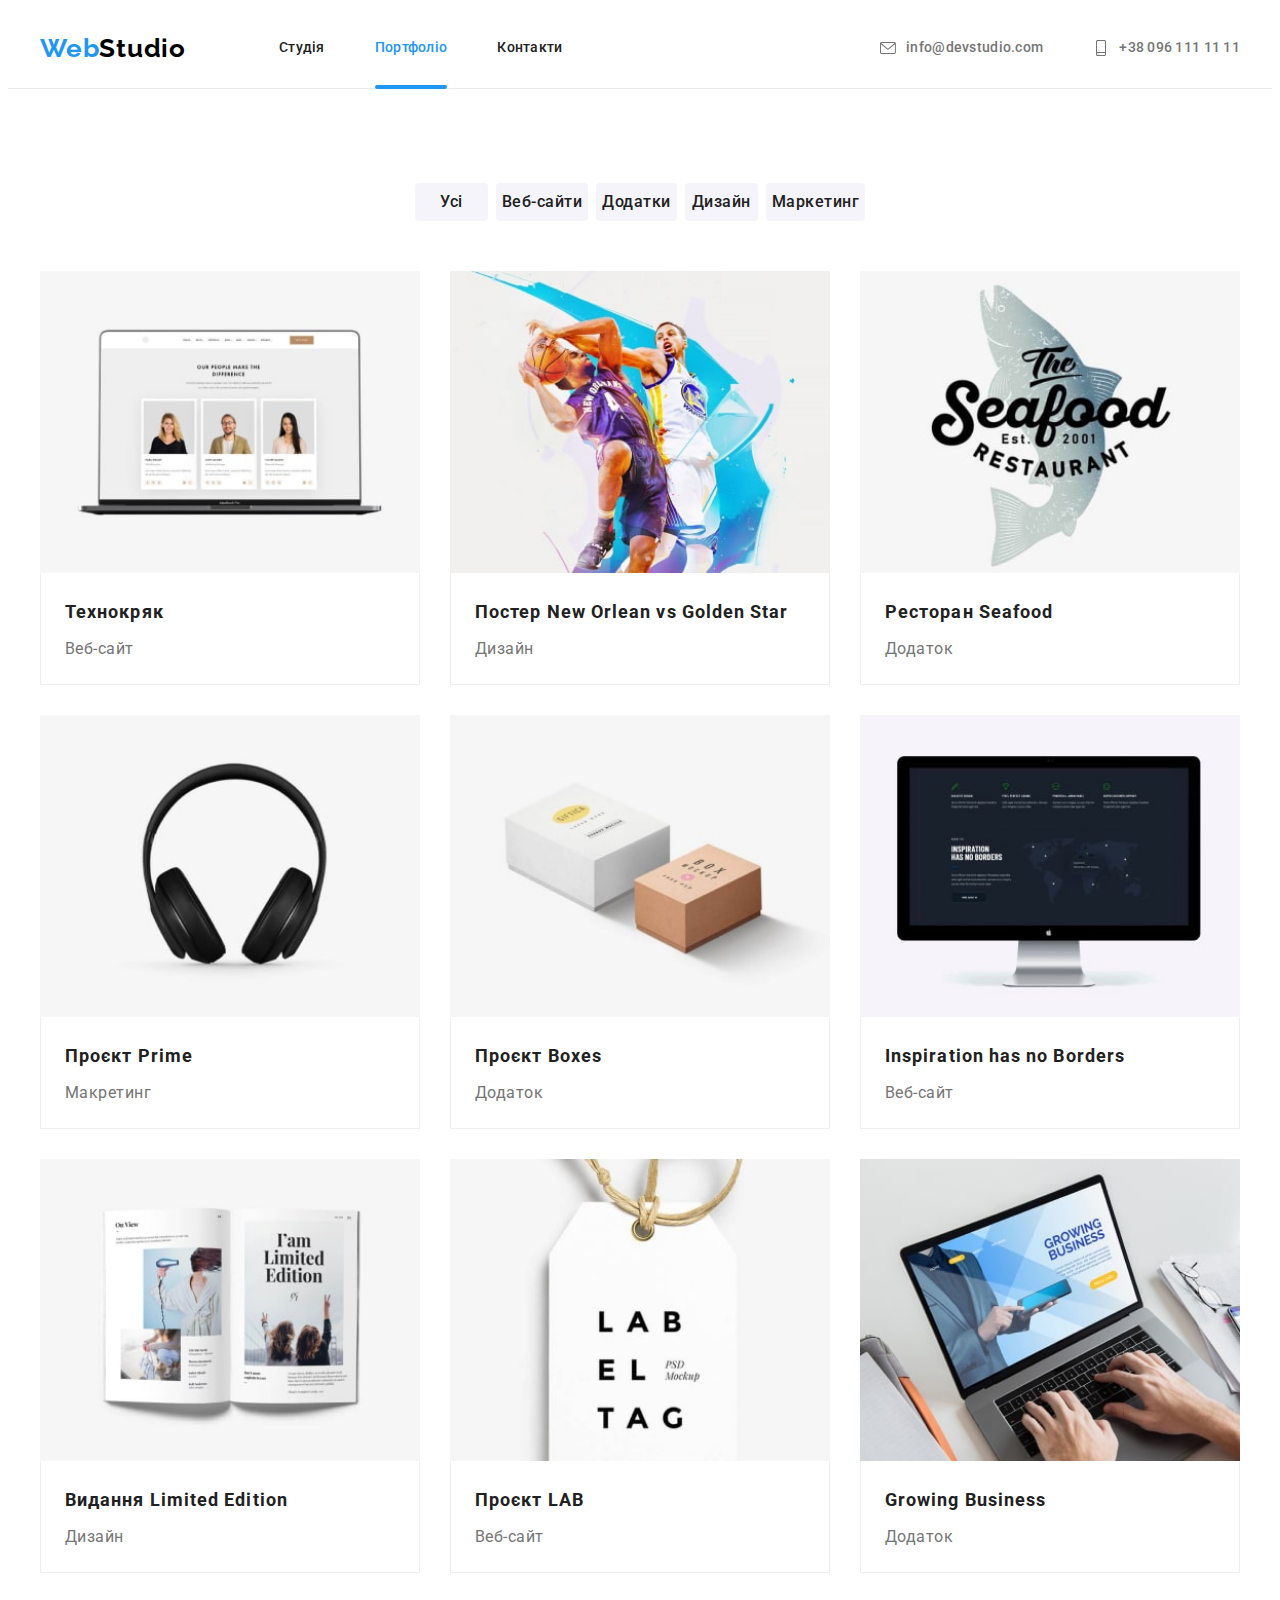
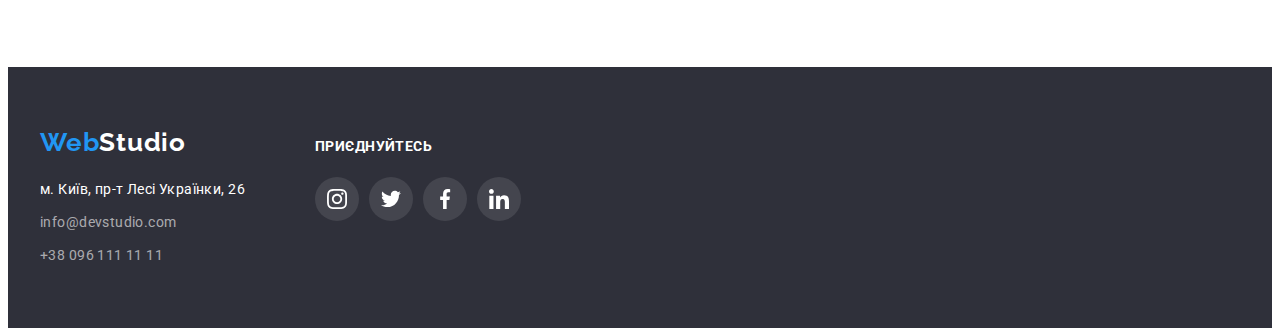
==== portfolio.html @ 67ffb542 "start hw-06" ====
<!DOCTYPE html>
<html lang="uk">
  <head>
    <meta charset="UTF-8" />
    <meta http-equiv="X-UA-Compatible" content="IE=edge" />
    <meta name="viewport" content="width=device-width, initial-scale=1.0" />
    <title>Портфоліо</title>
    <link rel="preconnect" href="https://fonts.googleapis.com" />
    <link rel="preconnect" href="https://fonts.gstatic.com" crossorigin />
    <link
      href="https://fonts.googleapis.com/css2?family=Raleway:wght@700&family=Roboto:wght@400;500;700;900&display=swap"
      rel="stylesheet"
    />

    <link
      rel="stylesheet"
      href="https://cdnjs.cloudflare.com/ajax/libs/modern-normalize/1.1.0/modern-normalize.min.css"
      integrity="sha512-wpPYUAdjBVSE4KJnH1VR1HeZfpl1ub8YT/NKx4PuQ5NmX2tKuGu6U/JRp5y+Y8XG2tV+wKQpNHVUX03MfMFn9Q=="
      crossorigin="anonymous"
      referrerpolicy="no-referrer"
    />
    <link rel="stylesheet" href="./css/style.css" />
  </head>
  <body>
    <header class="header">
      <!-- Верхня лінія -->
      <div class="container nav-main">
        <nav class="nav">
          <a class="logo" href="./index.html" lang="en"
            >Web<span class="logo-black">Studio</span></a
          >
          <ul class="nav-list">
            <li class="nav-list-item">
              <a class="nav-link" href="./index.html">Студія</a>
            </li>
            <li class="nav-list-item">
              <a class="nav-link current" href="./portfolio.html">Портфоліо</a>
            </li>
            <li class="nav-list-item">
              <a class="nav-link" href="#">Контакти</a>
            </li>
          </ul>
        </nav>
        <ul class="nav-contacts">
          <li class="nav-contacts-item">
            <a href="mailto:info@devstudio.com" class="link"
              ><svg class="nav-contacts-icon" width="16" height="16">
                <use href="./images/icons.svg#icon-mail"></use>
              </svg>
              info@devstudio.com</a
            >
          </li>
          <li class="nav-contacts-item">
            <a href="tel:+380961111111" class="link"
              ><svg class="nav-contacts-icon" width="16" height="16">
                <use href="./images/icons.svg#icon-smartphone"></use></svg
              >+38 096 111 11 11</a
            >
          </li>
        </ul>
      </div>
    </header>

    <main>
      <!-- Секція Portfolio приховати-->
      <section class="section">
        <h1 class="visually-hidden" lang="en">Portfolio WebStudio</h1>
        <div class="container">
          <ul class="filters-list">
            <li class="filters-list-item">
              <button type="button" class="filters-button">Усі</button>
            </li>
            <li class="filters-list-item">
              <button type="button" class="filters-button">Веб-сайти</button>
            </li>
            <li class="filters-list-item">
              <button type="button" class="filters-button">Додатки</button>
            </li>
            <li class="filters-list-item">
              <button type="button" class="filters-button">Дизайн</button>
            </li>
            <li class="filters-list-item">
              <button type="button" class="filters-button">Маркетинг</button>
            </li>
          </ul>

          <ul class="portfolio-list">
            <li class="portfolio-list-item">
              <a class="portfolio-link" href="#"
                ><div class="portfolio-thumb">
                  <img
                    src="./images/imgtehnokryak.jpg"
                    alt="веб-сайт технокряк"
                    width="370"
                    height="294"
                  />
                  <p class="overlay-text">
                    Ресурс пропонує комплексні пропозиції з різним рівнем
                    функціоналу та сервісів. Все це дозволить відвідувачу
                    отримати вичерпні відомості про компанію чи приватну особу.
                  </p>
                </div>
                <div class="sign">
                  <h2 class="portfolio-title">Технокряк</h2>
                  <p class="portfolio-text">Веб-сайт</p>
                </div>
              </a>
            </li>
            <li class="portfolio-list-item">
              <a class="portfolio-link" href="#"
                ><div class="portfolio-thumb">
                  <img
                    src="./images/imgposter.jpg"
                    alt="постер нью-орлеана"
                    width="370"
                    height="294"
                  />
                  <p class="overlay-text">
                    Ресурс пропонує комплексні пропозиції з різним рівнем
                    функціоналу та сервісів. Все це дозволить відвідувачу
                    отримати вичерпні відомості про компанію чи приватну особу.
                  </p>
                </div>
                <div class="sign">
                  <h2 class="portfolio-title">
                    Постер <span lang="en">New Orlean vs Golden Star</span>
                  </h2>
                  <p class="portfolio-text">Дизайн</p>
                </div>
              </a>
            </li>
            <li class="portfolio-list-item">
              <a class="portfolio-link" href="#">
                <div class="portfolio-thumb">
                  <img
                    src="./images/imgseafood.jpg"
                    alt="ресторан сіафут"
                    width="370"
                    height="294"
                  />
                  <p class="overlay-text">
                    Ресурс пропонує комплексні пропозиції з різним рівнем
                    функціоналу та сервісів. Все це дозволить відвідувачу
                    отримати вичерпні відомості про компанію чи приватну особу.
                  </p>
                </div>
                <div class="sign">
                  <h2 class="portfolio-title">
                    Ресторан <span lang="en">Seafood</span>
                  </h2>
                  <p class="portfolio-text">Додаток</p>
                </div></a
              >
            </li>
            <li class="portfolio-list-item">
              <a class="portfolio-link" href="#">
                <div class="portfolio-thumb">
                  <img
                    src="./images/imgprime.jpg"
                    alt="проект прайм"
                    width="370"
                    height="294"
                  />
                  <p class="overlay-text">
                    Ресурс пропонує комплексні пропозиції з різним рівнем
                    функціоналу та сервісів. Все це дозволить відвідувачу
                    отримати вичерпні відомості про компанію чи приватну особу.
                  </p>
                </div>
                <div class="sign">
                  <h2 class="portfolio-title">
                    Проєкт <span lang="en">Prime</span>
                  </h2>
                  <p class="portfolio-text">Макретинг</p>
                </div>
              </a>
            </li>
            <li class="portfolio-list-item">
              <a class="portfolio-link" href="#">
                <div class="portfolio-thumb">
                  <img
                    src="./images/imgbox.jpg"
                    alt=""
                    width="370"
                    height="294"
                  />
                  <p class="overlay-text">
                    Ресурс пропонує комплексні пропозиції з різним рівнем
                    функціоналу та сервісів. Все це дозволить відвідувачу
                    отримати вичерпні відомості про компанію чи приватну особу.
                  </p>
                </div>
                <div class="sign">
                  <h2 class="portfolio-title">
                    Проєкт <span lang="en">Boxes</span>
                  </h2>
                  <p class="portfolio-text">Додаток</p>
                </div>
              </a>
            </li>
            <li class="portfolio-list-item">
              <a class="portfolio-link" href="#">
                <div class="portfolio-thumb">
                  <img
                    src="./images/imgInspiration.jpg"
                    alt="проект боксес"
                    width="370"
                    height="294"
                  />
                  <p class="overlay-text">
                    Ресурс пропонує комплексні пропозиції з різним рівнем
                    функціоналу та сервісів. Все це дозволить відвідувачу
                    отримати вичерпні відомості про компанію чи приватну особу.
                  </p>
                </div>
                <div class="sign">
                  <h2 lang="en" class="portfolio-title">
                    Inspiration has no Borders
                  </h2>
                  <p class="portfolio-text">Веб-сайт</p>
                </div>
              </a>
            </li>
            <li class="portfolio-list-item">
              <a class="portfolio-link" href="#">
                <div class="portfolio-thumb">
                  <img
                    src="./images/imgvidanna.jpg"
                    alt="видання лімітед едішн"
                    width="370"
                    height="294"
                  />
                  <p class="overlay-text">
                    Ресурс пропонує комплексні пропозиції з різним рівнем
                    функціоналу та сервісів. Все це дозволить відвідувачу
                    отримати вичерпні відомості про компанію чи приватну особу.
                  </p>
                </div>
                <div class="sign">
                  <h2 class="portfolio-title">
                    Видання <span lang="en">Limited Edition</span>
                  </h2>
                  <p class="portfolio-text">Дизайн</p>
                </div></a
              >
            </li>
            <li class="portfolio-list-item">
              <a class="portfolio-link" href="#">
                <div class="portfolio-thumb">
                  <img
                    src="./images/imglab.jpg"
                    alt="проект лаб"
                    width="370"
                    height="294"
                  />
                  <p class="overlay-text">
                    Ресурс пропонує комплексні пропозиції з різним рівнем
                    функціоналу та сервісів. Все це дозволить відвідувачу
                    отримати вичерпні відомості про компанію чи приватну особу.
                  </p>
                </div>
                <div class="sign">
                  <h2 class="portfolio-title">
                    Проєкт <span lang="en">LAB</span>
                  </h2>
                  <p class="portfolio-text">Веб-сайт</p>
                </div></a
              >
            </li>
            <li class="portfolio-list-item">
              <a class="portfolio-link" href="#">
                <div class="portfolio-thumb">
                  <img
                    src="./images/imggrowing.jpg"
                    alt="проект гровін бізнес"
                    width="370"
                    height="294"
                  />
                  <p class="overlay-text">
                    Ресурс пропонує комплексні пропозиції з різним рівнем
                    функціоналу та сервісів. Все це дозволить відвідувачу
                    отримати вичерпні відомості про компанію чи приватну особу.
                  </p>
                </div>
                <div class="sign">
                  <h2 lang="en" class="portfolio-title">Growing Business</h2>
                  <p class="portfolio-text">Додаток</p>
                </div></a
              >
            </li>
          </ul>
        </div>
      </section>
    </main>
    <!-- Секція підвал -->
    <footer class="footer">
      <div class="container wrap">
        <div class="footer-address">
          <a class="logo footer" href="./index.html" lang="en"
            >Web<span class="logo-white">Studio</span></a
          >

          <address class="address">
            <ul class="footer-list">
              <li class="footer-list-item">
                <a
                  class="footer-link"
                  href="https://goo.gl/maps/CPtrU1FHBa2aNyZL9"
                  target="_blank"
                  rel="noopener noreferrer"
                  >м. Київ, пр-т Лесі Українки, 26</a
                >
              </li>
              <li class="footer-list-item mail">
                <a class="footer-list-link" href="mailto:info@devstudio.com"
                  >info@devstudio.com</a
                >
              </li>
              <li class="footer-list-item">
                <a class="footer-list-link" href="tel:+380961111111"
                  >+38 096 111 11 11</a
                >
              </li>
            </ul>
          </address>
        </div>
        <div class="footer-social">
          <p class="footer-title">приєднуйтесь</p>
          <ul class="footer-social-title">
            <li class="footer-social-list">
              <a
                class="footer-social-link"
                href="#"
                target="_blank"
                rel="noreferrer noopener"
                ><svg class="footer-social-icon" width="20" height="20">
                  <use href="./images/icons.svg#icon-instagram"></use>
                </svg>
              </a>
            </li>
            <li class="footer-social-list">
              <a
                class="footer-social-link"
                href="#"
                target="_blank"
                rel="noreferrer noopener"
                ><svg class="footer-social-icon" width="20" height="20">
                  <use href="./images/icons.svg#icon-twitter"></use></svg
              ></a>
            </li>
            <li class="footer-social-list">
              <a
                class="footer-social-link"
                href="#"
                target="_blank"
                rel="noreferrer noopener"
                ><svg class="footer-social-icon" width="20" height="20">
                  <use href="./images/icons.svg#icon-facebook"></use></svg
              ></a>
            </li>
            <li class="footer-social-list">
              <a
                class="footer-social-link"
                href="#"
                target="_blank"
                rel="noreferrer noopener"
                ><svg class="footer-social-icon" width="20" height="20">
                  <use href="./images/icons.svg#icon-linkedin"></use></svg
              ></a>
            </li>
          </ul>
        </div>
      </div>
    </footer>
  </body>
</html>
---- css/style.css ----
:root {
  --primary-text-color: #212121;
  --secondary-text-color: #757575;
  --accent-color: #2196f3;
  --primary-white-color: #ffffff;
  --primary-bgr-color: #f5f4fa;
  --secondary-bgr-color: #2f303a;
  --footer-bgr-item-color: rgba(255, 255, 255, 0.6);
  --logo-primary-color: #2196f3;
  --logo-top-color: #000000;
  --logo-bottom-color: #ffffff;
  --accent-hero-btn: #188ce8;
  --primary-brd-color: #afb1b8;
  --secondare-brd-colod: #eeeeee;
  --hero-bgr-color: #c4c4c4;
  --footer-bgr-social-link-color: rgba(255, 255, 255, 0.1);
  --timing-function: 250ms cubic-bezier(0.4, 0, 0.2, 1);
}

/* ----сбрасываем margin and other-------- */

p,
h1,
h2,
h3,
h4,
h5,
h6 {
  margin: 0;
}

ul,
ol {
  margin: 0;
  padding-left: 0;
  list-style: none;
}

img {
  display: block;
  min-width: 100%;
  height: auto;
}

a {
  text-decoration: none;
  color: currentColor;
}

/* цвет и фон страницы */
body {
  font-family: "Roboto", sans-serif;
  background-color: var(--primary-white-color);
  color: var(--primary-text-color);
}

.container {
  width: 1200px;
  padding-left: 15px;
  padding-right: 15px;
  margin: 0 auto;
}

.nav-link.current {
  color: var(--accent-color);
  position: relative;
}

.centered {
  text-align: center;
}

/* ------------геометрия section------------ */

.section {
  margin-top: 0;
  margin-bottom: 0;
  padding-top: 94px;
  padding-bottom: 94px;
}

/* -----HEADER------- */

.header {
  border-bottom: 1px solid #ececec;
}

.logo {
  padding-top: 24px;
  padding-bottom: 24px;

  color: var(--logo-primary-color);
  font-family: "Raleway", sans-serif;
  font-weight: 700;
  font-style: normal;
  font-size: 26px;
  line-height: 1.19;
  letter-spacing: 0.03em;
}

.logo-black {
  color: var(--logo-top-color);
}

.nav-link {
  display: block;

  padding-top: 32px;
  padding-bottom: 32px;

  font-weight: 500;
  font-size: 14px;
  line-height: 1.14;
  letter-spacing: 0.02em;
  color: var(--primary-text-color);

  transition: color var(--timing-function);
}

.nav-link:hover,
.nav-link:focus {
  color: var(--accent-color);
}

.nav-link.current::after {
  position: absolute;

  content: "";
  display: block;
  bottom: -1px;
  right: 0;
  background-color: var(--accent-color);
  width: 100%;
  height: 4px;
  border-radius: 2px;
}

.nav-main {
  display: flex;
}

.nav {
  display: flex;
  align-items: center;
}

.nav-list {
  display: flex;
  align-items: center;
  margin-left: 93px;
  gap: 50px;
}

.nav-contacts {
  display: flex;
  align-items: center;
  margin-left: auto;
  gap: 50px;
}

.nav-contacts-item .link {
  display: flex;
  justify-content: center;
  align-content: center;

  padding-top: 32px;
  padding-bottom: 32px;

  font-weight: 500;
  font-size: 14px;
  line-height: 1.14;
  letter-spacing: 0.02em;
  color: var(--secondary-text-color);

  transition: color var(--timing-function);
}

.nav-contacts-icon {
  margin-right: 10px;
  fill: currentColor;
}

.nav-contacts-item .link:hover,
.nav-contacts-item .link:focus {
  color: var(--accent-color);
}

/* ------- HERO ------- */

.hero {
  margin: 0 auto;
  padding-top: 200px;
  padding-bottom: 200px;

  height: 600px;
  max-width: 1600px;

  background-image: linear-gradient(
      rgba(47, 48, 58, 0.4),
      rgba(47, 48, 58, 0.4)
    ),
    url(../images/imghero.jpg);

  background-size: cover;
  background-repeat: no-repeat;
  background-position: center;
  background-color: var(--hero-bgr-color);
}

.hero-title {
  max-width: 696px;
  margin: 0 auto 30px;

  font-weight: 900;
  font-size: 44px;
  line-height: 1.36;
  letter-spacing: 0.06em;
  color: var(--primary-white-color);
  text-transform: uppercase;
}

.hero-button {
  display: inline-block;
  border-radius: 4px;
  min-width: 216px;
  height: 50px;

  border: none;
  background-color: var(--accent-color);
  box-shadow: 0px 4px 4px rgba(0, 0, 0, 0.15);
  font-family: inherit;
  font-weight: 700;
  font-size: 16px;
  line-height: 1.88;
  letter-spacing: 0.06em;
  color: var(--primary-white-color);
  cursor: pointer;

  transition: background-color var(--timing-function);
}

.hero-button:hover,
.hero-button:focus {
  background-color: var(--accent-hero-btn);
}

/* ------- FEATURE ------- */

.visually-hidden {
  position: absolute;
  width: 1px;
  height: 1px;
  margin: -1px;
  border: 0;
  padding: 0;
  white-space: nowrap;
  clip-path: inset(100%);
  clip: rect(0 0 0 0);
  overflow: hidden;
}

.feature {
  padding-bottom: 0;
}

.feature-list {
  display: flex;
  justify-content: center;
  gap: 30px;
}

.feature-list-item {
  flex-basis: calc((100% - 90px) / 4);
}

.feature-thumb {
  justify-content: center;
  align-items: center;
  display: flex;
  height: 120px;
  width: 100%;
  margin-bottom: 30px;
  background: var(--primary-bgr-color);
  border-radius: 4px;
}

.feature-title {
  margin-bottom: 10px;

  font-size: 14px;
  line-height: 1.14;
  letter-spacing: 0.03em;
  text-transform: uppercase;
}

.feature-text {
  font-size: 14px;
  line-height: 1.71;
  letter-spacing: 0.03em;
  color: var(--secondary-text-color);
}

/* -------------- WORK ---------------- */

.work-title {
  margin-bottom: 50px;
}

.work-title,
.team-title {
  font-size: 36px;
  line-height: 1.17;
  letter-spacing: 0.03em;
}

.work-list {
  display: flex;
  justify-content: center;
  gap: 30px;
}

.work-list-item {
  flex-basis: calc((100% - 60px) / 3);
}

.work-thumb {
  position: relative;
}

.work-thumb::before {
  content: "";
  position: absolute;
  width: 100%;
  height: 70px;
  left: 0;
  bottom: 0;

  background: rgba(47, 48, 58, 0.8);
}

.work-text {
  position: absolute;
  left: 50%;
  bottom: 27px;
  transform: translate(-50%);

  font-weight: 700;
  font-size: 14px;
  line-height: 1.14;
  letter-spacing: 0.03em;
  text-transform: uppercase;
  color: var(--primary-white-color);
}

/* ---------- TEAM ------------ */

.team {
  background-color: var(--primary-bgr-color);
}

.team-title {
  margin-bottom: 50px;
}

.team-list {
  display: flex;
  justify-content: center;
  gap: 30px;
}

.team-list-item {
  flex-basis: calc((100% - 90px) / 4);

  background: var(--primary-white-color);
  border-radius: 0px 0px 4px 4px;
  box-shadow: 0px 1px 3px rgba(0, 0, 0, 0.12), 0px 1px 1px rgba(0, 0, 0, 0.14),
    0px 2px 1px rgba(0, 0, 0, 0.2);
}

.team-content {
  padding-top: 30px;
}

.team-name {
  margin-bottom: 10px;

  font-weight: 500;
  font-size: 16px;
  line-height: 1.19;
  letter-spacing: 0.03em;
}

.team-text {
  margin-bottom: 16px;

  font-size: 16px;
  line-height: 1.19;
  text-align: center;
  letter-spacing: 0.03em;
  color: var(--secondary-text-color);
}

.social-list {
  display: flex;
  gap: 10px;
  justify-content: center;

  margin-bottom: 30px;
}

.social-link {
  width: 44px;
  height: 44px;
  background-color: transparent;
  border-radius: 50%;
  display: flex;
  justify-content: center;
  align-items: center;
  color: var(--primary-brd-color);

  transition: background-color var(--timing-function),
    color var(--timing-function);
}

.social-icon {
  fill: currentColor;
}

.social-link:hover,
.social-link:focus {
  background-color: var(--accent-color);
  color: var(--primary-white-color);
}

/* ------------ CLIENTS ----------------*/

.clients {
  font-size: 36px;
  line-height: 1.17;
  text-align: center;
  letter-spacing: 0.03em;
  margin-bottom: 50px;
}

.clients-list {
  display: flex;
  justify-content: center;
  gap: 30px;
}

.clients-item {
  flex-basis: calc((100% - 150px) / 6);
  height: 92px;
}

.clients-link {
  display: flex;
  justify-content: center;
  align-items: center;

  width: 100%;
  height: 100%;
  border: 1px solid var(--primary-brd-color);
  border-radius: 4px;

  color: var(--primary-brd-color);

  transition: border var(--timing-function), color var(--timing-function);
}

.clients-icon {
  fill: currentColor;
}

.clients-link:hover,
.clients-link:focus {
  border: 1px solid var(--accent-color);
  color: var(--accent-color);
}

/* ------------- FILTERS ------------ */

.filters-list {
  display: flex;
  justify-content: center;
  gap: 8px;

  margin-bottom: 50px;
}

.filters-button {
  display: inline-block;
  border-radius: 4px;
  height: 38px;
  min-width: 73px;
  border: none;

  font-family: inherit;
  font-weight: 500;
  font-size: 16px;
  line-height: 1.62;
  letter-spacing: 0.03em;
  background-color: var(--primary-bgr-color);
  color: var(--primary-text-color);
  cursor: pointer;
  transition: background-color var(--timing-function),
    color var(--timing-function), box-shadow var(--timing-function);
}

.filters-button:hover,
.filters-button:focus {
  background-color: var(--accent-color);
  color: var(--primary-white-color);
  box-shadow: 0px 3px 1px rgba(0, 0, 0, 0.1), 0px 1px 2px rgba(0, 0, 0, 0.08),
    0px 2px 2px rgba(0, 0, 0, 0.12);
}

/* ------------- PORTFOLIO ------------ */

.portfolio-list {
  display: flex;
  flex-wrap: wrap;
  gap: 30px;
}

.portfolio-list-item {
  flex-basis: calc((100% - 60px) / 3);

  background: var(--primary-white-color);
}

.portfolio-link {
  display: block;
  width: 100%;
  height: 100%;
  transition: box-shadow var(--timing-function);
}

.portfolio-link:hover,
.portfolio-link:focus {
  box-shadow: 0px 1px 1px rgba(0, 0, 0, 0.12), 0px 4px 4px rgba(0, 0, 0, 0.06),
    1px 4px 6px rgba(0, 0, 0, 0.16);
}

.portfolio-thumb {
  position: relative;
  overflow: hidden;
}

.portfolio-link:hover .overlay-text {
  transform: translateY(0);
}

.overlay-text {
  position: absolute;
  top: 0;
  left: 0;
  width: 100%;
  height: 100%;
  transition: transform 500ms ease-in-out;
  transform: translateY(100%);

  padding: 63px 24px;
  font-size: 18px;
  line-height: 1.56;
  letter-spacing: 0.03em;
  color: var(--primary-white-color);
  background-color: rgba(33, 150, 243, 0.9);
}

.sign {
  padding: 20px 24px;
  border: 1px solid var(--secondare-brd-colod);
  border-top: 1px solid transparent;
}

.portfolio-title {
  margin-top: 0;
  margin-bottom: 4px;

  font-size: 18px;
  line-height: 2;
  letter-spacing: 0.06em;
  color: var(--primary-text-color);
}

.portfolio-text {
  font-size: 16px;
  line-height: 1.88;
  letter-spacing: 0.03em;
  color: var(--secondary-text-color);
}

/* ---------- FOOTER ----------- */

.footer {
  padding-top: 60px;
  padding-bottom: 60px;

  background-color: var(--secondary-bgr-color);
}

.wrap {
  display: flex;
  align-items: baseline;
}

.logo.footer {
  margin: 0;
  padding: 0;
}

.address {
  margin-top: 20px;
}

.mail {
  margin-top: 9px;
  margin-bottom: 9px;
}

.logo-white {
  color: var(--logo-bottom-color);
}

.footer-list-link {
  font-style: normal;
  font-size: 14px;
  line-height: 1.71;
  letter-spacing: 0.03em;
  color: var(--footer-bgr-item-color);
  transition: color var(--timing-function);
}

.footer-link {
  font-style: normal;
  font-size: 14px;
  line-height: 1.71;
  letter-spacing: 0.03em;
  color: var(--primary-white-color);
  transition: color var(--timing-function);
}

.footer-link:hover,
.footer-link:focus {
  color: var(--accent-color);
}

.footer-list-link:hover,
.footer-list-link:focus {
  color: var(--accent-color);
}

.footer-social {
  margin-left: 70px;
}

.footer-title {
  font-weight: 700;
  font-size: 14px;
  line-height: 1.42;
  letter-spacing: 0.03em;
  text-transform: uppercase;

  color: var(--primary-white-color);
}

.footer-social-title {
  display: flex;
  margin-top: 20px;
  width: 206px;
  justify-content: space-between;
  align-items: center;
}

.footer-social-link {
  display: flex;
  justify-content: center;
  align-items: center;

  border-radius: 50%;
  height: 44px;
  width: 44px;

  background-color: var(--footer-bgr-social-link-color);
  color: var(--primary-white-color);
  transition: background-color var(--timing-function);
}

.footer-social-icon {
  fill: currentColor;
}

.footer-social-link:hover,
.footer-social-link:focus {
  background-color: var(--accent-color);
}

.backdrop {
  position: fixed;
  top: 0;
  width: 100%;
  height: 100%;
  background: rgba(0, 0, 0, 0.2);

  opacity: 1;
  transition: opacity 500ms ease-in-out, visibility 500ms ease-in-out;
}

.backdrop.is-hidden {
  opacity: 0;
  visibility: hidden;
  pointer-events: none;
}

.backdrop.is-hidden .modal {
  transform: translate(-50%, -50%) scale(1.2);
}

.modal {
  position: absolute;
  top: 50%;
  left: 50%;
  transform: translate(-50%, -50%) scale(1);
  width: 528px;
  height: 581px;
  background-color: var(--primary-white-color);
  box-shadow: 0px 1px 3px rgba(0, 0, 0, 0.12), 0px 1px 1px rgba(0, 0, 0, 0.14),
    0px 2px 1px rgba(0, 0, 0, 0.2);
  border-radius: 4px;

  transition: transform 500ms ease-in-out;
}

.modal-button {
  position: absolute;
  top: 8px;
  right: 8px;
  width: 30px;
  height: 30px;
  display: flex;
  justify-content: center;
  align-items: center;
  border-radius: 50%;
  background-color: var(--primary-white-color);
  border: 1px solid rgba(0, 0, 0, 0.1);
  cursor: pointer;
  transition: color var(--timing-function);
}

.modal-icon {
  fill: currentColor;
}

.modal-button:hover .modal-icon,
.modal-button:focus .modal-icon {
  color: var(--accent-color);
}
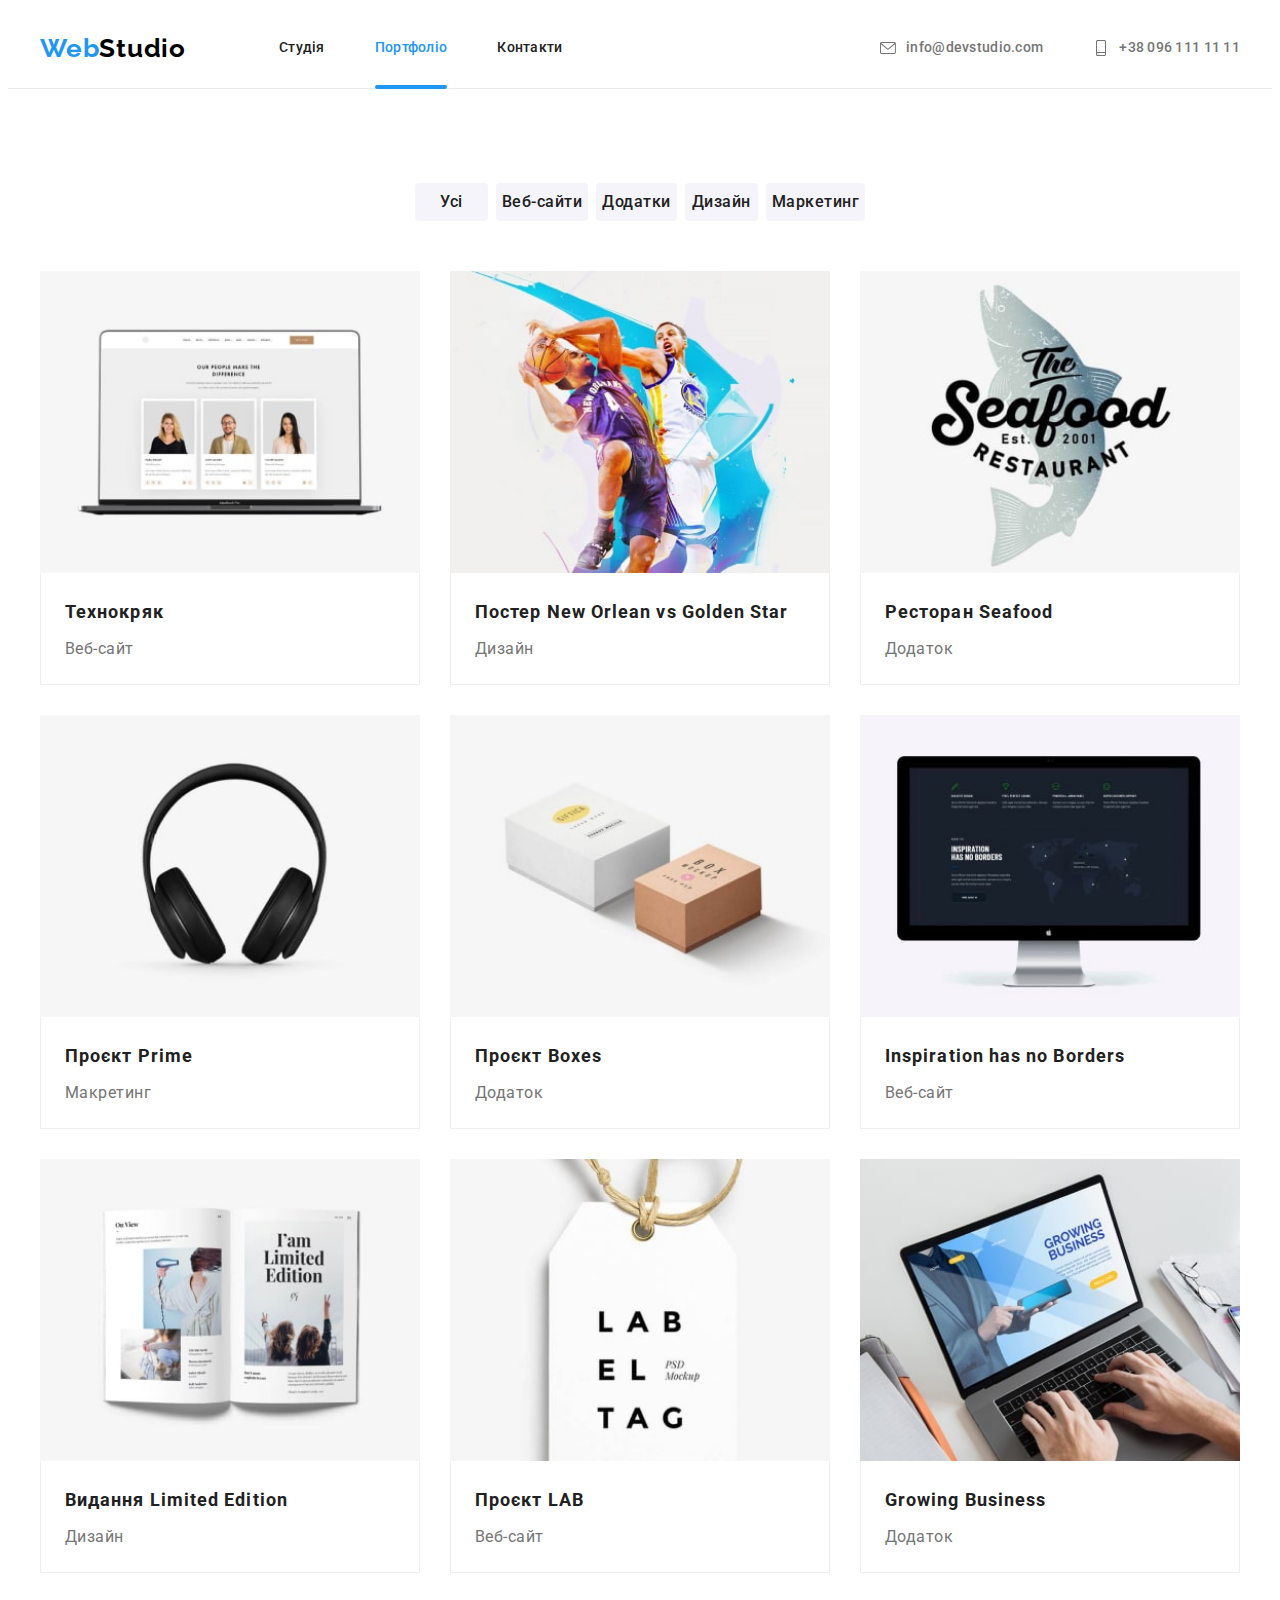
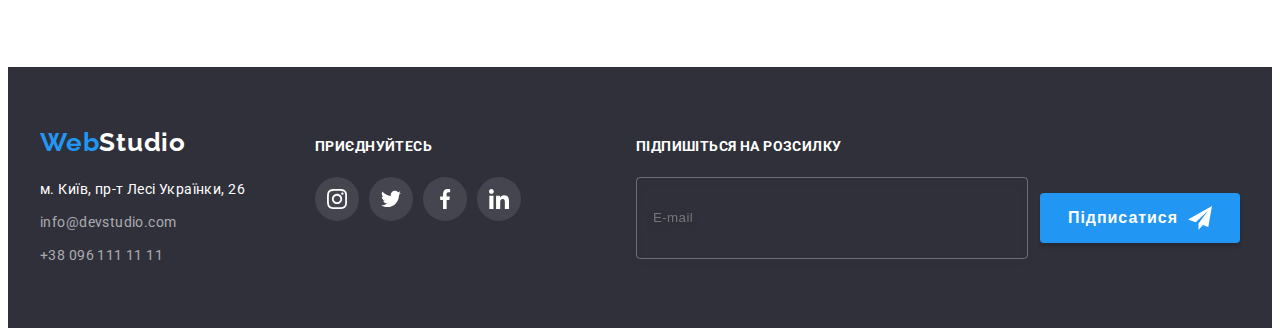
==== commit 80db338b: "correct checkbox" ====
--- a/portfolio.html
+++ b/portfolio.html
@@ -370,6 +370,23 @@
             </li>
           </ul>
         </div>
+        <div class="footer-request">
+          <p class="footer-title">Підпишіться на розсилку</p>
+          <form class="footer-form-request">
+            <input
+              type="email"
+              class="footer-form-input"
+              name="mail"
+              placeholder="E-mail"
+            />
+            <button type="submit" class="footer-button">
+              <span class="footer-button-label">Підписатися</span>
+              <svg class="footer-button-icon" width="24" height="24">
+                <use href="./images/icons.svg#icon-send"></use>
+              </svg>
+            </button>
+          </form>
+        </div>
       </div>
     </footer>
   </body>
--- a/css/style.css
+++ b/css/style.css
@@ -696,6 +696,59 @@
   background-color: var(--accent-color);
 }
 
+.footer-request {
+  margin-left: auto;
+}
+
+.footer-form-request {
+  margin-top: 20px;
+  display: flex;
+  align-items: center;
+  gap: 12px;
+}
+
+.footer-form-input {
+  line-height: 1.25;
+  letter-spacing: 0.03em;
+  color: rgba(255, 255, 255, 0.6);
+  padding: 15px 16px;
+  background-color: transparent;
+  min-width: 358px;
+  height: 50px;
+  border: 1px solid rgba(255, 255, 255, 0.3);
+  filter: drop-shadow(0px 4px 4px rgba(0, 0, 0, 0.15));
+  border-radius: 4px;
+}
+
+.footer-button {
+  min-width: 200px;
+  height: 50px;
+  padding: 10px 28px;
+  display: flex;
+  align-items: center;
+  text-align: center;
+  gap: 10px;
+  background-color: var(--accent-color);
+  box-shadow: 0px 4px 4px rgba(0, 0, 0, 0.15);
+  border-radius: 4px;
+  border: none;
+  cursor: pointer;
+}
+
+.footer-button-label {
+  color: var(--primary-white-color);
+  font-weight: 700;
+  font-size: 16px;
+  line-height: 1.88;
+  letter-spacing: 0.06em;
+}
+
+.footer-button-icon {
+  fill: currentColor;
+}
+
+/* ----------------- Бэкдроп и модальное окно ----------------- и */
+
 .backdrop {
   position: fixed;
   top: 0;
@@ -723,13 +776,14 @@
   left: 50%;
   transform: translate(-50%, -50%) scale(1);
   width: 528px;
-  height: 581px;
+  min-height: 581px;
   background-color: var(--primary-white-color);
   box-shadow: 0px 1px 3px rgba(0, 0, 0, 0.12), 0px 1px 1px rgba(0, 0, 0, 0.14),
     0px 2px 1px rgba(0, 0, 0, 0.2);
   border-radius: 4px;
 
   transition: transform 500ms ease-in-out;
+  padding: 40px;
 }
 
 .modal-button {
@@ -756,3 +810,162 @@
 .modal-button:focus .modal-icon {
   color: var(--accent-color);
 }
+
+.modal-title {
+  font-size: 20px;
+  line-height: 1.15;
+  text-align: center;
+  letter-spacing: 0.03em;
+  color: var(--primary-text-color);
+  margin-bottom: 12px;
+}
+
+.form-field {
+  position: relative;
+  display: flex;
+  flex-direction: column;
+  margin-bottom: 10px;
+}
+
+.form-input {
+  padding: 12px 12px 12px 32px;
+  margin: 0;
+  border: 1px solid rgba(33, 33, 33, 0.2);
+  border-radius: 4px;
+  color: var(--primary-text-color);
+  transition: border var(--timing-function);
+  outline: none;
+  cursor: pointer;
+}
+
+.form-label {
+  margin-bottom: 4px;
+  font-size: 12px;
+  line-height: 1.17;
+  letter-spacing: 0.01em;
+  color: var(--secondary-text-color);
+}
+
+.form-icon {
+  position: absolute;
+  left: 12px;
+  top: 31px;
+  display: inline-block;
+  fill: var(--primary-text-color);
+  transition: fill var(--timing-function);
+}
+
+.form-input:focus + .form-icon {
+  fill: var(--accent-color);
+}
+
+.form-input:focus {
+  border: 1px solid var(--accent-color);
+}
+
+.form-textarea {
+  display: flex;
+  flex-direction: column;
+  margin-bottom: 20px;
+}
+
+.form-comment {
+  resize: none;
+  margin: 0;
+  padding: 12px 16px;
+  width: 100%;
+  min-height: 120px;
+  border: 1px solid rgba(33, 33, 33, 0.2);
+  border-radius: 4px;
+  font-size: 12px;
+  line-height: 1.17;
+  letter-spacing: 0.01em;
+  transition: border var(--timing-function);
+  outline: none;
+  cursor: pointer;
+}
+
+.form-comment:focus {
+  border: 1px solid var(--accent-color);
+}
+
+.form-comment::placeholder {
+  color: rgba(117, 117, 117, 0.5);
+}
+
+.checkbox {
+  position: relative;
+  margin: 0 auto 30px auto;
+  display: flex;
+  align-items: center;
+}
+
+.checkbox-input {
+  -webkit-appearance: none;
+  -moz-appearance: none;
+  appearance: none;
+  position: absolute;
+}
+
+.checkbox-icon {
+  position: absolute;
+}
+
+.checkbox-input:checked ~ .checkbox-icon {
+  fill: var(--accent-color);
+  background-color: var(--accent-color);
+  background-image: url(../images/icon-check.svg);
+  background-size: contain;
+  background-origin: border-box;
+  background-position: center;
+  border-radius: 2px;
+  outline: none;
+}
+
+.checkbox-icon:hover {
+  fill: var(--accent-color);
+  background-color: var(--accent-color);
+  background-image: url(../images/icon-check.svg);
+  background-size: contain;
+  background-origin: border-box;
+  background-position: center;
+  border-radius: 2px;
+  outline: none;
+}
+
+
+.checkbox-label {
+  padding-left: 25px;
+  font-size: 14px;
+  line-height: 1.71;
+  letter-spacing: 0.03em;
+  color: var(--secondary-text-color);
+}
+
+.checkbox-link {
+  color: var(--accent-color);
+  text-decoration: underline;
+}
+
+.request-button {
+  border: none;
+  background-color: var(--accent-color);
+  box-shadow: 0px 4px 4px rgba(0, 0, 0, 0.15);
+  border-radius: 4px;
+  min-width: 200px;
+  height: 50px;
+  color: var(--primary-white-color);
+  font-weight: 700;
+  font-size: 16px;
+  line-height: 1.88;
+  letter-spacing: 0.06em;
+  cursor: pointer;
+  display: block;
+  margin: 0 auto;
+  transition: background-color var(--timing-function);
+}
+
+.request-button:hover,
+.request-button:focus {
+  background-color: var(--accent-hero-btn);
+}
